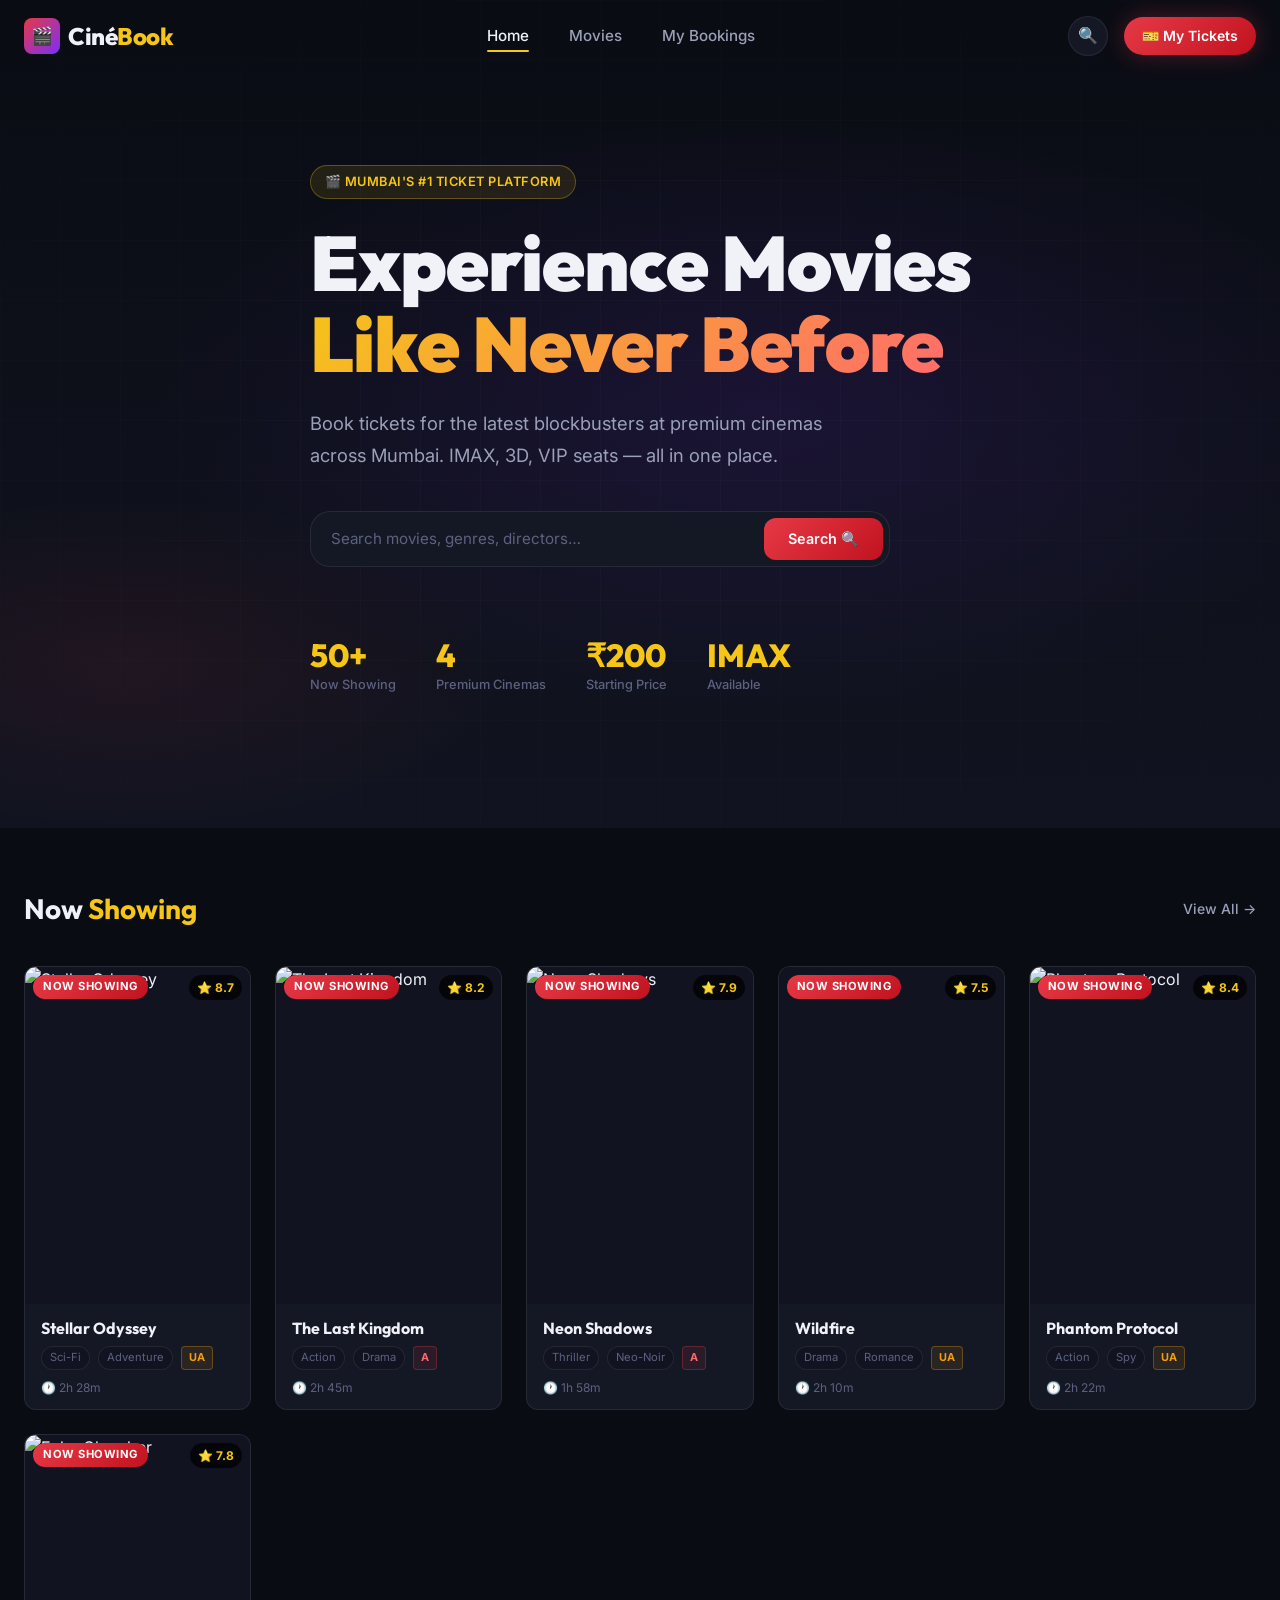
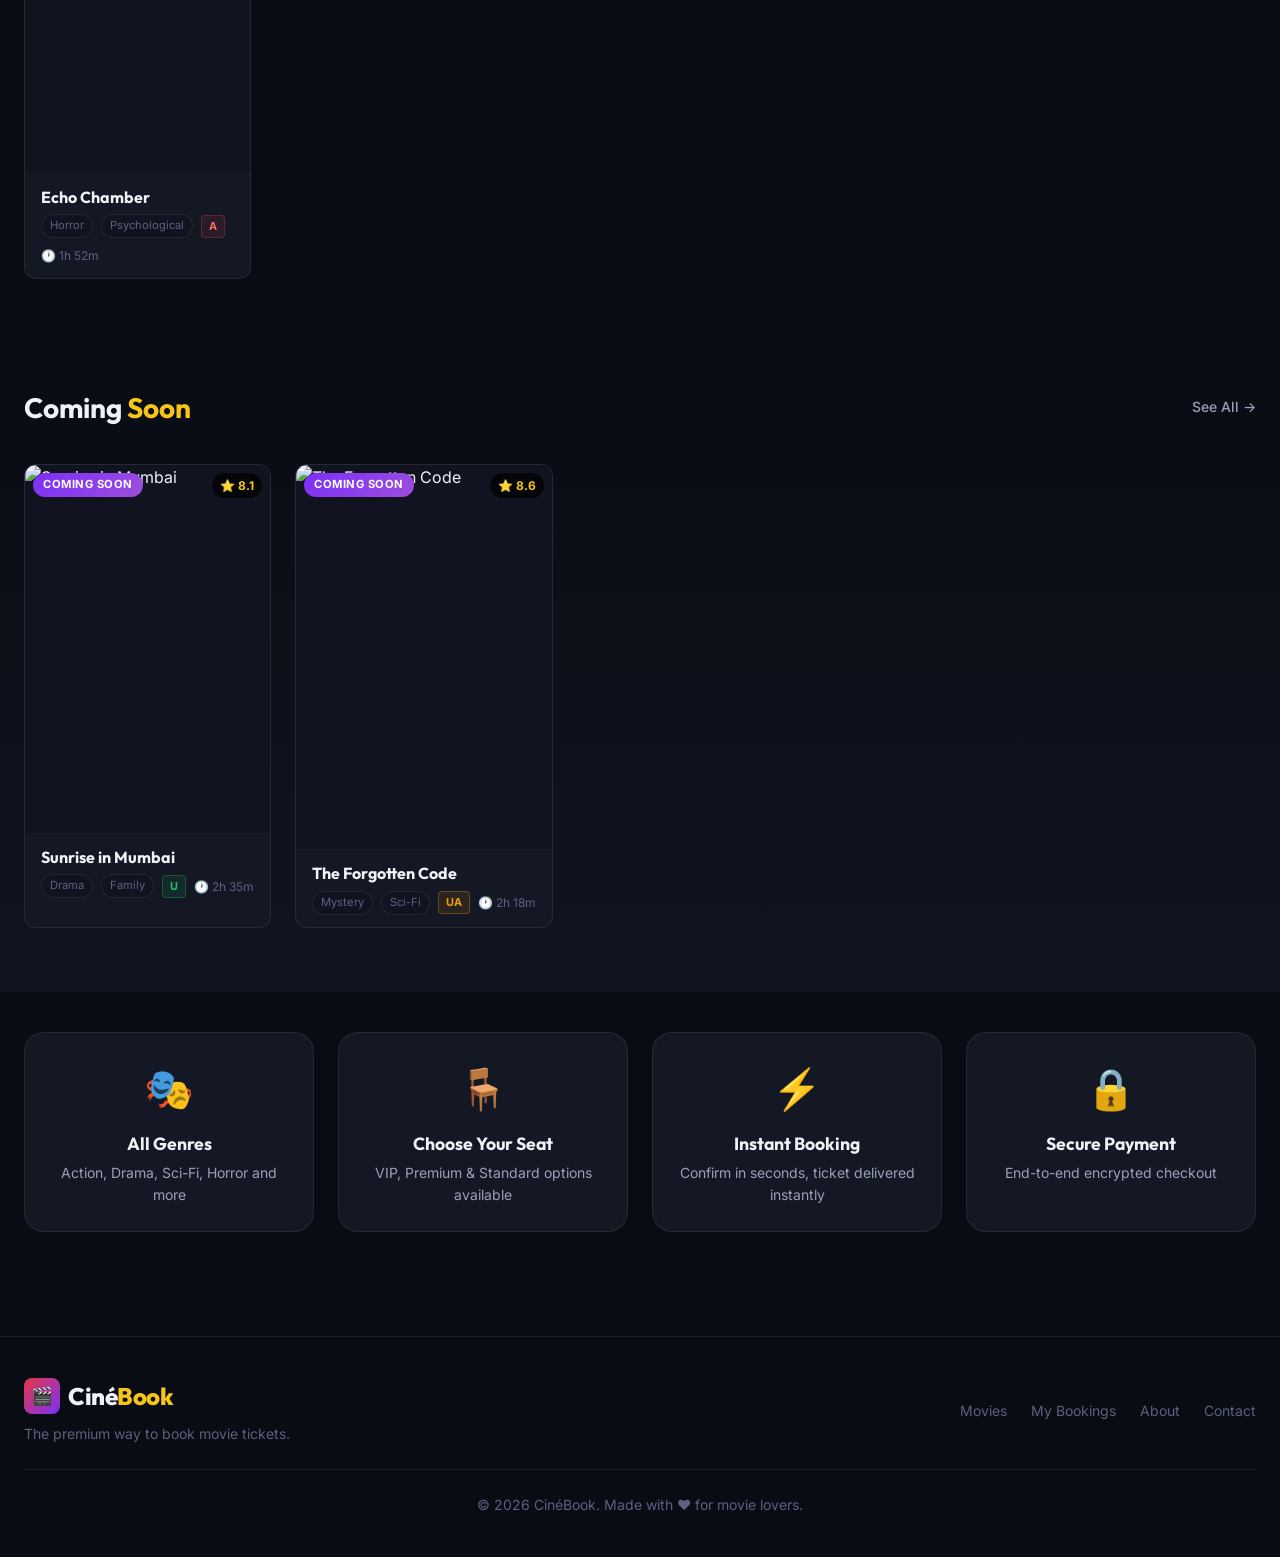
==== index.html @ 9072b2e9 "Initial commit Created from https://vercel.com/new" ====
<!DOCTYPE html>
<html lang="en">
<head>
  <meta charset="UTF-8">
  <meta name="viewport" content="width=device-width, initial-scale=1.0">
  <title>CinéBook — Book Movie Tickets Online</title>
  <meta name="description" content="Book movie tickets online at the best cinemas. Enjoy the latest blockbusters with the best seats, best prices.">
  <link rel="stylesheet" href="styles/main.css">
  <link rel="stylesheet" href="styles/components.css">
</head>
<body data-page="home">

  <!-- Navbar -->
  <nav class="navbar">
    <div class="container">
      <a href="index.html" class="nav-logo">
        <div class="logo-icon">🎬</div>
        <div class="logo-text">Ciné<span>Book</span></div>
      </a>
      <div class="nav-links">
        <a href="index.html" class="active">Home</a>
        <a href="movies.html">Movies</a>
        <a href="my-bookings.html">My Bookings</a>
      </div>
      <div class="nav-actions">
        <a href="movies.html" class="nav-search-btn" title="Search movies">🔍</a>
        <a href="my-bookings.html" class="nav-bookings-btn">🎫 My Tickets</a>
      </div>
    </div>
  </nav>

  <!-- Hero -->
  <section class="hero">
    <div class="hero-bg"></div>
    <div class="hero-grid"></div>
    <div class="container" style="position:relative;z-index:2;">
      <div class="hero-content">
        <div class="hero-badge">🎬 Mumbai's #1 Ticket Platform</div>
        <h1 class="hero-title">
          Experience Movies<br><span class="gradient-text">Like Never Before</span>
        </h1>
        <p class="hero-subtitle">
          Book tickets for the latest blockbusters at premium cinemas across Mumbai. IMAX, 3D, VIP seats — all in one place.
        </p>
        <div class="search-bar" style="margin-bottom:2rem">
          <input type="text" id="heroSearch" placeholder="Search movies, genres, directors…" autocomplete="off">
          <button id="heroSearchBtn">Search 🔍</button>
        </div>
        <div class="stats-bar">
          <div class="stat-item">
            <span class="stat-value">50+</span>
            <span class="stat-label">Now Showing</span>
          </div>
          <div class="stat-item">
            <span class="stat-value">4</span>
            <span class="stat-label">Premium Cinemas</span>
          </div>
          <div class="stat-item">
            <span class="stat-value">₹200</span>
            <span class="stat-label">Starting Price</span>
          </div>
          <div class="stat-item">
            <span class="stat-value">IMAX</span>
            <span class="stat-label">Available</span>
          </div>
        </div>
      </div>
    </div>

    <!-- Floating movie posters (decorative) -->
    <div style="position:absolute;right:0;top:0;bottom:0;width:45%;display:flex;align-items:center;justify-content:center;z-index:1;pointer-events:none;overflow:hidden;" class="hero-visual">
      <div style="display:grid;grid-template-columns:1fr 1fr;gap:16px;transform:rotate(-5deg) scale(0.9);opacity:0.6;margin-top:4rem;">
        <img src="https://images.unsplash.com/photo-1446776811953-b23d57bd21aa?w=220&h=330&fit=crop" style="border-radius:12px;box-shadow:0 20px 60px rgba(0,0,0,0.6);" alt="">
        <img src="https://images.unsplash.com/photo-1611532736597-de2d4265fba3?w=220&h=330&fit=crop" style="border-radius:12px;box-shadow:0 20px 60px rgba(0,0,0,0.6);margin-top:32px;" alt="">
        <img src="https://images.unsplash.com/photo-1478720568477-152d9b164e26?w=220&h=330&fit=crop" style="border-radius:12px;box-shadow:0 20px 60px rgba(0,0,0,0.6);margin-top:-16px;" alt="">
        <img src="https://images.unsplash.com/photo-1526374965328-7f61d4dc18c5?w=220&h=330&fit=crop" style="border-radius:12px;box-shadow:0 20px 60px rgba(0,0,0,0.6);margin-top:16px;" alt="">
      </div>
    </div>
  </section>

  <!-- Now Showing -->
  <section class="section">
    <div class="container">
      <div class="section-header">
        <h2 class="section-title">Now <span>Showing</span></h2>
        <a href="movies.html" class="section-link">View All →</a>
      </div>
      <div id="nowShowingGrid" class="movies-grid"></div>
    </div>
  </section>

  <!-- Coming Soon -->
  <section class="section" style="background: linear-gradient(180deg, var(--bg-primary), var(--bg-secondary)); padding: 3rem 0;">
    <div class="container">
      <div class="section-header">
        <h2 class="section-title">Coming <span>Soon</span></h2>
        <a href="movies.html" class="section-link">See All →</a>
      </div>
      <div id="comingSoonScroll" class="movies-scroll"></div>
    </div>
  </section>

  <!-- Features Strip -->
  <section class="section-sm">
    <div class="container">
      <div style="display:grid;grid-template-columns:repeat(auto-fit,minmax(220px,1fr));gap:1.5rem;">
        <div style="background:var(--bg-card);border:1px solid var(--border);border-radius:var(--radius-lg);padding:1.5rem;text-align:center;">
          <div style="font-size:2.5rem;margin-bottom:0.75rem">🎭</div>
          <h3 style="font-size:1.1rem;margin-bottom:0.5rem">All Genres</h3>
          <p style="color:var(--text-secondary);font-size:0.875rem">Action, Drama, Sci-Fi, Horror and more</p>
        </div>
        <div style="background:var(--bg-card);border:1px solid var(--border);border-radius:var(--radius-lg);padding:1.5rem;text-align:center;">
          <div style="font-size:2.5rem;margin-bottom:0.75rem">🪑</div>
          <h3 style="font-size:1.1rem;margin-bottom:0.5rem">Choose Your Seat</h3>
          <p style="color:var(--text-secondary);font-size:0.875rem">VIP, Premium & Standard options available</p>
        </div>
        <div style="background:var(--bg-card);border:1px solid var(--border);border-radius:var(--radius-lg);padding:1.5rem;text-align:center;">
          <div style="font-size:2.5rem;margin-bottom:0.75rem">⚡</div>
          <h3 style="font-size:1.1rem;margin-bottom:0.5rem">Instant Booking</h3>
          <p style="color:var(--text-secondary);font-size:0.875rem">Confirm in seconds, ticket delivered instantly</p>
        </div>
        <div style="background:var(--bg-card);border:1px solid var(--border);border-radius:var(--radius-lg);padding:1.5rem;text-align:center;">
          <div style="font-size:2.5rem;margin-bottom:0.75rem">🔒</div>
          <h3 style="font-size:1.1rem;margin-bottom:0.5rem">Secure Payment</h3>
          <p style="color:var(--text-secondary);font-size:0.875rem">End-to-end encrypted checkout</p>
        </div>
      </div>
    </div>
  </section>

  <!-- Footer -->
  <footer class="footer">
    <div class="container">
      <div class="footer-inner">
        <div>
          <div class="nav-logo" style="margin-bottom:0.5rem">
            <div class="logo-icon">🎬</div>
            <div class="logo-text">Ciné<span>Book</span></div>
          </div>
          <p class="footer-text">The premium way to book movie tickets.</p>
        </div>
        <div class="footer-links">
          <a href="movies.html">Movies</a>
          <a href="my-bookings.html">My Bookings</a>
          <a href="#">About</a>
          <a href="#">Contact</a>
        </div>
      </div>
      <div style="margin-top:1.5rem;padding-top:1.5rem;border-top:1px solid var(--border);text-align:center;">
        <p class="footer-text">© 2026 CinéBook. Made with ❤️ for movie lovers.</p>
      </div>
    </div>
  </footer>

  <script src="js/data.js"></script>
  <script src="js/booking.js"></script>
  <script src="js/app.js"></script>
</body>
</html>
---- styles/main.css ----
/* ───────────────────────────────────────────────────────────────────────────
   main.css — Design System & Global Styles
─────────────────────────────────────────────────────────────────────────── */

@import url('https://fonts.googleapis.com/css2?family=Outfit:wght@300;400;500;600;700;800;900&family=Inter:wght@300;400;500;600&display=swap');

/* ─── CSS Variables ─────────────────────────────────────────────────────── */
:root {
  /* Colors */
  --bg-primary: #0a0c14;
  --bg-secondary: #111420;
  --bg-card: #141824;
  --bg-card-hover: #1a1f30;
  --bg-glass: rgba(20, 24, 36, 0.85);

  --gold: #f5c518;
  --gold-light: #ffd93d;
  --gold-dark: #c9a210;
  --accent: #e63946;
  --accent-light: #ff6b6b;
  --accent-dark: #c1121f;

  --purple: #7b2ff7;
  --purple-light: #9d4edd;
  --blue: #3a86ff;
  --teal: #00b4d8;

  --text-primary: #f0f2f8;
  --text-secondary: #9aa0b8;
  --text-muted: #5c6180;
  --text-gold: var(--gold);

  --border: rgba(255, 255, 255, 0.08);
  --border-gold: rgba(245, 197, 24, 0.3);

  /* Spacing */
  --space-xs: 4px;
  --space-sm: 8px;
  --space-md: 16px;
  --space-lg: 24px;
  --space-xl: 40px;
  --space-2xl: 64px;

  /* Border Radius */
  --radius-sm: 8px;
  --radius-md: 12px;
  --radius-lg: 20px;
  --radius-xl: 32px;
  --radius-full: 9999px;

  /* Shadows */
  --shadow-sm: 0 2px 8px rgba(0, 0, 0, 0.3);
  --shadow-md: 0 8px 24px rgba(0, 0, 0, 0.4);
  --shadow-lg: 0 16px 48px rgba(0, 0, 0, 0.6);
  --shadow-gold: 0 0 24px rgba(245, 197, 24, 0.25);
  --shadow-accent: 0 0 24px rgba(230, 57, 70, 0.3);

  /* Transitions */
  --transition: 0.25s cubic-bezier(0.4, 0, 0.2, 1);
  --transition-slow: 0.45s cubic-bezier(0.4, 0, 0.2, 1);

  /* Typography */
  --font-display: 'Outfit', sans-serif;
  --font-body: 'Inter', sans-serif;

  /* Layout */
  --max-width: 1280px;
  --nav-height: 72px;
}

/* ─── Reset & Base ──────────────────────────────────────────────────────── */
*, *::before, *::after {
  box-sizing: border-box;
  margin: 0;
  padding: 0;
}

html {
  scroll-behavior: smooth;
  font-size: 16px;
}

body {
  font-family: var(--font-body);
  background-color: var(--bg-primary);
  color: var(--text-primary);
  line-height: 1.6;
  min-height: 100vh;
  overflow-x: hidden;
}

a {
  color: inherit;
  text-decoration: none;
}

img {
  max-width: 100%;
  height: auto;
  display: block;
}

button {
  cursor: pointer;
  border: none;
  background: none;
  font-family: var(--font-body);
}

input, select, textarea {
  font-family: var(--font-body);
}

ul, ol {
  list-style: none;
}

/* ─── Layout Utilities ──────────────────────────────────────────────────── */
.container {
  max-width: var(--max-width);
  margin: 0 auto;
  padding: 0 var(--space-lg);
}

.section {
  padding: var(--space-2xl) 0;
}

.section-sm {
  padding: var(--space-xl) 0;
}

.flex { display: flex; }
.flex-col { flex-direction: column; }
.items-center { align-items: center; }
.items-start { align-items: flex-start; }
.justify-between { justify-content: space-between; }
.justify-center { justify-content: center; }
.gap-sm { gap: var(--space-sm); }
.gap-md { gap: var(--space-md); }
.gap-lg { gap: var(--space-lg); }
.wrap { flex-wrap: wrap; }
.grow { flex: 1; }

/* ─── Typography ────────────────────────────────────────────────────────── */
h1, h2, h3, h4, h5, h6 {
  font-family: var(--font-display);
  font-weight: 700;
  line-height: 1.2;
  color: var(--text-primary);
}

.text-gold { color: var(--gold); }
.text-muted { color: var(--text-muted); }
.text-secondary { color: var(--text-secondary); }
.text-accent { color: var(--accent); }
.text-sm { font-size: 0.875rem; }
.text-xs { font-size: 0.75rem; }
.text-lg { font-size: 1.125rem; }
.text-xl { font-size: 1.25rem; }
.text-2xl { font-size: 1.5rem; }
.text-3xl { font-size: 2rem; }
.text-4xl { font-size: 2.5rem; }
.text-5xl { font-size: 3.5rem; }
.font-display { font-family: var(--font-display); }
.font-medium { font-weight: 500; }
.font-semibold { font-weight: 600; }
.font-bold { font-weight: 700; }
.text-center { text-align: center; }

/* ─── Navbar ────────────────────────────────────────────────────────────── */
.navbar {
  position: fixed;
  top: 0;
  left: 0;
  right: 0;
  height: var(--nav-height);
  z-index: 1000;
  display: flex;
  align-items: center;
  transition: background var(--transition), backdrop-filter var(--transition), box-shadow var(--transition);
}

.navbar.scrolled {
  background: var(--bg-glass);
  backdrop-filter: blur(20px);
  -webkit-backdrop-filter: blur(20px);
  box-shadow: 0 1px 0 var(--border), var(--shadow-md);
}

.navbar .container {
  display: flex;
  align-items: center;
  justify-content: space-between;
  width: 100%;
}

.nav-logo {
  display: flex;
  align-items: center;
  gap: var(--space-sm);
  font-family: var(--font-display);
  font-weight: 800;
  font-size: 1.5rem;
  letter-spacing: -0.5px;
}

.nav-logo .logo-icon {
  width: 36px;
  height: 36px;
  background: linear-gradient(135deg, var(--accent), var(--purple));
  border-radius: var(--radius-sm);
  display: flex;
  align-items: center;
  justify-content: center;
  font-size: 1.1rem;
}

.nav-logo .logo-text span {
  color: var(--gold);
}

.nav-links {
  display: flex;
  align-items: center;
  gap: var(--space-xl);
}

.nav-links a {
  font-size: 0.95rem;
  font-weight: 500;
  color: var(--text-secondary);
  transition: color var(--transition);
  position: relative;
}

.nav-links a:hover, .nav-links a.active {
  color: var(--text-primary);
}

.nav-links a.active::after {
  content: "";
  position: absolute;
  bottom: -4px;
  left: 0;
  right: 0;
  height: 2px;
  background: var(--gold);
  border-radius: var(--radius-full);
}

.nav-actions {
  display: flex;
  align-items: center;
  gap: var(--space-md);
}

.nav-search-btn {
  width: 40px;
  height: 40px;
  border-radius: var(--radius-full);
  background: var(--bg-card);
  border: 1px solid var(--border);
  display: flex;
  align-items: center;
  justify-content: center;
  color: var(--text-secondary);
  font-size: 1rem;
  transition: all var(--transition);
}

.nav-search-btn:hover {
  color: var(--text-primary);
  border-color: var(--border-gold);
  background: var(--bg-card-hover);
}

.nav-bookings-btn {
  display: flex;
  align-items: center;
  gap: var(--space-xs);
  padding: 8px 18px;
  border-radius: var(--radius-full);
  background: linear-gradient(135deg, var(--accent), var(--accent-dark));
  color: white;
  font-size: 0.875rem;
  font-weight: 600;
  transition: all var(--transition);
  box-shadow: var(--shadow-accent);
}

.nav-bookings-btn:hover {
  transform: translateY(-1px);
  box-shadow: 0 0 32px rgba(230, 57, 70, 0.45);
}

/* ─── Hero Section ──────────────────────────────────────────────────────── */
.hero {
  min-height: 92vh;
  display: flex;
  align-items: center;
  position: relative;
  overflow: hidden;
  padding-top: var(--nav-height);
}

.hero-bg {
  position: absolute;
  inset: 0;
  background: radial-gradient(ellipse 80% 60% at 60% 50%, rgba(123, 47, 247, 0.12) 0%, transparent 60%),
              radial-gradient(ellipse 60% 40% at 10% 80%, rgba(230, 57, 70, 0.08) 0%, transparent 50%),
              linear-gradient(180deg, var(--bg-primary) 0%, var(--bg-secondary) 100%);
}

.hero-grid {
  position: absolute;
  inset: 0;
  background-image:
    linear-gradient(rgba(255,255,255,0.02) 1px, transparent 1px),
    linear-gradient(90deg, rgba(255,255,255,0.02) 1px, transparent 1px);
  background-size: 60px 60px;
  mask-image: radial-gradient(ellipse 80% 80% at 50% 50%, black 30%, transparent 100%);
}

.hero-content {
  position: relative;
  z-index: 2;
  max-width: 680px;
}

.hero-badge {
  display: inline-flex;
  align-items: center;
  gap: var(--space-sm);
  padding: 6px 14px;
  border-radius: var(--radius-full);
  background: rgba(245, 197, 24, 0.1);
  border: 1px solid var(--border-gold);
  color: var(--gold);
  font-size: 0.8rem;
  font-weight: 600;
  letter-spacing: 0.5px;
  text-transform: uppercase;
  margin-bottom: var(--space-lg);
}

.hero-title {
  font-size: clamp(2.8rem, 6vw, 5rem);
  font-weight: 900;
  line-height: 1.05;
  margin-bottom: var(--space-lg);
  letter-spacing: -1px;
}

.hero-title .gradient-text {
  background: linear-gradient(135deg, var(--gold), var(--accent-light));
  -webkit-background-clip: text;
  -webkit-text-fill-color: transparent;
  background-clip: text;
}

.hero-subtitle {
  font-size: 1.15rem;
  color: var(--text-secondary);
  margin-bottom: var(--space-xl);
  max-width: 520px;
  line-height: 1.7;
}

/* ─── Search Bar ────────────────────────────────────────────────────────── */
.search-bar {
  display: flex;
  background: var(--bg-card);
  border: 1px solid var(--border);
  border-radius: var(--radius-lg);
  overflow: hidden;
  transition: border-color var(--transition), box-shadow var(--transition);
  max-width: 580px;
}

.search-bar:focus-within {
  border-color: var(--border-gold);
  box-shadow: var(--shadow-gold);
}

.search-bar input {
  flex: 1;
  padding: 16px 20px;
  background: transparent;
  border: none;
  outline: none;
  color: var(--text-primary);
  font-size: 0.95rem;
}

.search-bar input::placeholder {
  color: var(--text-muted);
}

.search-bar button {
  padding: 12px 24px;
  margin: 6px;
  background: linear-gradient(135deg, var(--accent), var(--accent-dark));
  color: white;
  font-weight: 600;
  font-size: 0.9rem;
  border-radius: var(--radius-md);
  transition: all var(--transition);
}

.search-bar button:hover {
  transform: scale(1.02);
  box-shadow: var(--shadow-accent);
}

/* ─── Section Headers ───────────────────────────────────────────────────── */
.section-header {
  display: flex;
  align-items: center;
  justify-content: space-between;
  margin-bottom: var(--space-xl);
}

.section-title {
  font-family: var(--font-display);
  font-size: 1.75rem;
  font-weight: 700;
}

.section-title span {
  color: var(--gold);
}

.section-link {
  color: var(--text-secondary);
  font-size: 0.875rem;
  font-weight: 500;
  transition: color var(--transition);
  display: flex;
  align-items: center;
  gap: 4px;
}

.section-link:hover {
  color: var(--gold);
}

/* ─── Movie Grid ────────────────────────────────────────────────────────── */
.movies-grid {
  display: grid;
  grid-template-columns: repeat(auto-fill, minmax(200px, 1fr));
  gap: var(--space-lg);
}

.movies-scroll {
  display: flex;
  gap: var(--space-lg);
  overflow-x: auto;
  padding-bottom: var(--space-md);
  scrollbar-width: thin;
  scrollbar-color: var(--border) transparent;
}

.movies-scroll::-webkit-scrollbar {
  height: 4px;
}

.movies-scroll::-webkit-scrollbar-track {
  background: transparent;
}

.movies-scroll::-webkit-scrollbar-thumb {
  background: var(--border);
  border-radius: var(--radius-full);
}

/* ─── Stats Bar ─────────────────────────────────────────────────────────── */
.stats-bar {
  display: flex;
  gap: var(--space-xl);
  padding: var(--space-xl) 0;
}

.stat-item {
  display: flex;
  flex-direction: column;
}

.stat-value {
  font-family: var(--font-display);
  font-size: 2rem;
  font-weight: 800;
  color: var(--gold);
  line-height: 1;
}

.stat-label {
  font-size: 0.8rem;
  color: var(--text-muted);
  font-weight: 500;
  margin-top: 4px;
}

/* ─── Page Header ───────────────────────────────────────────────────────── */
.page-header {
  padding-top: calc(var(--nav-height) + var(--space-xl));
  padding-bottom: var(--space-xl);
  background: linear-gradient(180deg, var(--bg-secondary), var(--bg-primary));
  border-bottom: 1px solid var(--border);
}

/* ─── Breadcrumb ────────────────────────────────────────────────────────── */
.breadcrumb {
  display: flex;
  align-items: center;
  gap: 6px;
  color: var(--text-muted);
  font-size: 0.875rem;
  margin-bottom: var(--space-md);
}

.breadcrumb a {
  color: var(--text-muted);
  transition: color var(--transition);
}

.breadcrumb a:hover {
  color: var(--gold);
}

.breadcrumb .sep { color: var(--text-muted); opacity: 0.4; }
.breadcrumb .current { color: var(--text-secondary); }

/* ─── Footer ────────────────────────────────────────────────────────────── */
.footer {
  border-top: 1px solid var(--border);
  padding: var(--space-xl) 0;
  margin-top: var(--space-2xl);
}

.footer-inner {
  display: flex;
  align-items: center;
  justify-content: space-between;
  flex-wrap: wrap;
  gap: var(--space-lg);
}

.footer-text {
  color: var(--text-muted);
  font-size: 0.875rem;
}

.footer-links {
  display: flex;
  gap: var(--space-lg);
}

.footer-links a {
  color: var(--text-muted);
  font-size: 0.875rem;
  transition: color var(--transition);
}

.footer-links a:hover {
  color: var(--text-secondary);
}

/* ─── Responsive ────────────────────────────────────────────────────────── */
@media (max-width: 768px) {
  .nav-links { display: none; }
  .container { padding: 0 var(--space-md); }
  .hero-title { font-size: 2.4rem; }
  .stats-bar { gap: var(--space-lg); flex-wrap: wrap; }
  .section-header { flex-direction: column; align-items: flex-start; gap: var(--space-sm); }
  .footer-inner { flex-direction: column; text-align: center; }
  .footer-links { justify-content: center; }
}

@media (max-width: 480px) {
  .movie-card { min-width: 150px; }
  .search-bar { flex-direction: column; border-radius: var(--radius-md); }
  .search-bar input { padding: 14px 16px; }
  .search-bar button { margin: 0; border-radius: 0 0 var(--radius-md) var(--radius-md); width: 100%; padding: 14px; }
}
---- styles/components.css ----
/* ───────────────────────────────────────────────────────────────────────────
   components.css — Movie Card, Seat Map, Buttons, Forms, Modals, Toasts
─────────────────────────────────────────────────────────────────────────── */

/* ─── Buttons ───────────────────────────────────────────────────────────── */
.btn {
    display: inline-flex;
    align-items: center;
    justify-content: center;
    gap: var(--space-sm);
    padding: 12px 28px;
    border-radius: var(--radius-full);
    font-family: var(--font-body);
    font-weight: 600;
    font-size: 0.95rem;
    transition: all var(--transition);
    cursor: pointer;
    border: none;
    white-space: nowrap;
}

.btn-primary {
    background: linear-gradient(135deg, var(--accent), var(--accent-dark));
    color: white;
    box-shadow: var(--shadow-accent);
}

.btn-primary:hover {
    transform: translateY(-2px);
    box-shadow: 0 0 40px rgba(230, 57, 70, 0.5);
}

.btn-gold {
    background: linear-gradient(135deg, var(--gold), var(--gold-dark));
    color: var(--bg-primary);
    box-shadow: var(--shadow-gold);
}

.btn-gold:hover {
    transform: translateY(-2px);
    box-shadow: 0 0 40px rgba(245, 197, 24, 0.45);
}

.btn-outline {
    background: transparent;
    color: var(--text-primary);
    border: 1.5px solid var(--border);
}

.btn-outline:hover {
    border-color: var(--border-gold);
    color: var(--gold);
    background: rgba(245, 197, 24, 0.05);
}

.btn-ghost {
    background: var(--bg-card);
    color: var(--text-secondary);
    border: 1px solid var(--border);
}

.btn-ghost:hover {
    color: var(--text-primary);
    background: var(--bg-card-hover);
}

.btn-danger {
    background: rgba(230, 57, 70, 0.15);
    color: var(--accent-light);
    border: 1px solid rgba(230, 57, 70, 0.3);
}

.btn-danger:hover {
    background: rgba(230, 57, 70, 0.25);
    border-color: var(--accent);
}

.btn-sm {
    padding: 8px 18px;
    font-size: 0.85rem;
}

.btn-lg {
    padding: 16px 36px;
    font-size: 1.05rem;
}

.btn:disabled {
    opacity: 0.5;
    cursor: not-allowed;
    transform: none !important;
}

/* ─── Movie Card ────────────────────────────────────────────────────────── */
.movie-card {
    background: var(--bg-card);
    border-radius: var(--radius-md);
    overflow: hidden;
    border: 1px solid var(--border);
    transition: all var(--transition);
    cursor: pointer;
    position: relative;
    min-width: 190px;
}

.movie-card:hover {
    transform: translateY(-6px);
    border-color: var(--border-gold);
    box-shadow: 0 20px 50px rgba(0, 0, 0, 0.5), var(--shadow-gold);
}

.movie-card-poster {
    position: relative;
    aspect-ratio: 2/3;
    overflow: hidden;
    background: var(--bg-secondary);
}

.movie-card-poster img {
    width: 100%;
    height: 100%;
    object-fit: cover;
    transition: transform var(--transition-slow);
}

.movie-card:hover .movie-card-poster img {
    transform: scale(1.06);
}

.movie-card-overlay {
    position: absolute;
    inset: 0;
    background: linear-gradient(to top, rgba(0, 0, 0, 0.85) 0%, transparent 50%);
    opacity: 0;
    transition: opacity var(--transition);
    display: flex;
    align-items: flex-end;
    padding: var(--space-md);
}

.movie-card:hover .movie-card-overlay {
    opacity: 1;
}

.movie-card-overlay .btn {
    width: 100%;
}

.movie-card-badge {
    position: absolute;
    top: var(--space-sm);
    left: var(--space-sm);
    padding: 3px 10px;
    border-radius: var(--radius-full);
    font-size: 0.7rem;
    font-weight: 700;
    letter-spacing: 0.5px;
    text-transform: uppercase;
}

.badge-now {
    background: linear-gradient(135deg, var(--accent), var(--accent-dark));
    color: white;
}

.badge-soon {
    background: linear-gradient(135deg, var(--purple), var(--purple-light));
    color: white;
}

.movie-card-rating {
    position: absolute;
    top: var(--space-sm);
    right: var(--space-sm);
    display: flex;
    align-items: center;
    gap: 3px;
    background: rgba(0, 0, 0, 0.7);
    backdrop-filter: blur(8px);
    padding: 3px 8px;
    border-radius: var(--radius-full);
    font-size: 0.75rem;
    font-weight: 700;
    color: var(--gold);
}

.movie-card-body {
    padding: 12px var(--space-md);
}

.movie-card-title {
    font-family: var(--font-display);
    font-weight: 700;
    font-size: 1rem;
    white-space: nowrap;
    overflow: hidden;
    text-overflow: ellipsis;
    margin-bottom: 4px;
}

.movie-card-meta {
    display: flex;
    align-items: center;
    gap: var(--space-sm);
    flex-wrap: wrap;
}

.genre-chip {
    font-size: 0.7rem;
    color: var(--text-muted);
    background: var(--bg-secondary);
    border: 1px solid var(--border);
    padding: 2px 8px;
    border-radius: var(--radius-full);
}

.cert-chip {
    font-size: 0.68rem;
    font-weight: 700;
    padding: 2px 7px;
    border-radius: 4px;
    border: 1px solid;
}

.cert-u {
    color: #22c55e;
    border-color: rgba(34, 197, 94, 0.3);
    background: rgba(34, 197, 94, 0.1);
}

.cert-ua {
    color: #f59e0b;
    border-color: rgba(245, 158, 11, 0.3);
    background: rgba(245, 158, 11, 0.1);
}

.cert-a {
    color: var(--accent-light);
    border-color: rgba(230, 57, 70, 0.3);
    background: rgba(230, 57, 70, 0.1);
}

.movie-duration {
    font-size: 0.75rem;
    color: var(--text-muted);
    display: flex;
    align-items: center;
    gap: 3px;
}

/* ─── Genre Filter Chips ────────────────────────────────────────────────── */
.filter-chips {
    display: flex;
    gap: var(--space-sm);
    flex-wrap: wrap;
    margin-bottom: var(--space-xl);
}

.filter-chip {
    padding: 7px 18px;
    border-radius: var(--radius-full);
    font-size: 0.875rem;
    font-weight: 500;
    background: var(--bg-card);
    border: 1px solid var(--border);
    color: var(--text-secondary);
    transition: all var(--transition);
    cursor: pointer;
}

.filter-chip:hover,
.filter-chip.active {
    border-color: var(--border-gold);
    color: var(--gold);
    background: rgba(245, 197, 24, 0.08);
}

/* ─── Seat Map ──────────────────────────────────────────────────────────── */
.seat-map-container {
    background: var(--bg-card);
    border: 1px solid var(--border);
    border-radius: var(--radius-lg);
    padding: var(--space-xl);
    overflow-x: auto;
}

.seat-screen {
    text-align: center;
    margin-bottom: var(--space-xl);
}

.screen-bar {
    height: 5px;
    background: linear-gradient(90deg, transparent, var(--text-muted), transparent);
    border-radius: var(--radius-full);
    margin-bottom: var(--space-sm);
    box-shadow: 0 0 30px rgba(255, 255, 255, 0.1);
}

.seat-screen p {
    font-size: 0.7rem;
    letter-spacing: 4px;
    color: var(--text-muted);
    text-transform: uppercase;
    font-weight: 600;
}

.seat-grid {
    display: flex;
    flex-direction: column;
    gap: 8px;
    min-width: 500px;
}

.seat-row {
    display: flex;
    align-items: center;
    gap: var(--space-md);
}

.row-label {
    font-size: 0.75rem;
    font-weight: 700;
    color: var(--text-muted);
    width: 20px;
    text-align: center;
    flex-shrink: 0;
}

.row-price {
    font-size: 0.7rem;
    color: var(--text-muted);
    width: 40px;
    text-align: right;
    flex-shrink: 0;
}

.seats-group {
    display: flex;
    gap: 6px;
    align-items: center;
    flex: 1;
    justify-content: center;
}

.aisle {
    width: 20px;
    flex-shrink: 0;
}

.seat {
    width: 28px;
    height: 26px;
    border-radius: 5px 5px 2px 2px;
    border: 1.5px solid;
    cursor: pointer;
    transition: all var(--transition);
    flex-shrink: 0;
    position: relative;
}

.seat::after {
    content: "";
    position: absolute;
    bottom: -3px;
    left: 2px;
    right: 2px;
    height: 3px;
    border-radius: 0 0 2px 2px;
    background: currentColor;
    opacity: 0.4;
}

.seat-standard {
    background: rgba(60, 134, 255, 0.1);
    border-color: rgba(60, 134, 255, 0.4);
    color: var(--blue);
}

.seat-standard:hover:not(:disabled) {
    background: rgba(60, 134, 255, 0.25);
    border-color: var(--blue);
    transform: scale(1.15);
}

.seat-premium {
    background: rgba(155, 77, 237, 0.1);
    border-color: rgba(155, 77, 237, 0.4);
    color: var(--purple-light);
}

.seat-premium:hover:not(:disabled) {
    background: rgba(155, 77, 237, 0.25);
    border-color: var(--purple-light);
    transform: scale(1.15);
}

.seat-vip {
    background: rgba(245, 197, 24, 0.1);
    border-color: rgba(245, 197, 24, 0.4);
    color: var(--gold);
}

.seat-vip:hover:not(:disabled) {
    background: rgba(245, 197, 24, 0.25);
    border-color: var(--gold);
    transform: scale(1.15);
}

.seat-selected {
    background: var(--accent) !important;
    border-color: var(--accent) !important;
    color: white !important;
    transform: scale(1.1);
    box-shadow: 0 0 12px rgba(230, 57, 70, 0.5);
}

.seat-booked {
    background: rgba(255, 255, 255, 0.04) !important;
    border-color: rgba(255, 255, 255, 0.1) !important;
    color: rgba(255, 255, 255, 0.15) !important;
    cursor: not-allowed;
}

.seat-legend {
    display: flex;
    gap: var(--space-lg);
    flex-wrap: wrap;
    justify-content: center;
    margin-top: var(--space-xl);
    padding-top: var(--space-lg);
    border-top: 1px solid var(--border);
}

.legend-item {
    display: flex;
    align-items: center;
    gap: 6px;
    font-size: 0.78rem;
    color: var(--text-secondary);
}

.legend-dot {
    width: 14px;
    height: 12px;
    border-radius: 3px 3px 1px 1px;
    border: 1.5px solid;
    flex-shrink: 0;
}

.dot-available {
    background: rgba(60, 134, 255, 0.1);
    border-color: rgba(60, 134, 255, 0.5);
}

.dot-selected {
    background: var(--accent);
    border-color: var(--accent);
}

.dot-booked {
    background: rgba(255, 255, 255, 0.04);
    border-color: rgba(255, 255, 255, 0.1);
}

.dot-standard {
    background: rgba(60, 134, 255, 0.15);
    border-color: var(--blue);
}

.dot-premium {
    background: rgba(155, 77, 237, 0.15);
    border-color: var(--purple-light);
}

.dot-vip {
    background: rgba(245, 197, 24, 0.15);
    border-color: var(--gold);
}

/* ─── Showtime Selector ─────────────────────────────────────────────────── */
.showtime-dates {
    display: flex;
    gap: var(--space-sm);
    overflow-x: auto;
    padding-bottom: var(--space-sm);
    margin-bottom: var(--space-xl);
}

.date-tab {
    flex-shrink: 0;
    padding: 10px 20px;
    border-radius: var(--radius-md);
    background: var(--bg-card);
    border: 1.5px solid var(--border);
    color: var(--text-secondary);
    font-weight: 600;
    font-size: 0.875rem;
    cursor: pointer;
    transition: all var(--transition);
    text-align: center;
}

.date-tab:hover,
.date-tab.active {
    border-color: var(--border-gold);
    color: var(--gold);
    background: rgba(245, 197, 24, 0.08);
}

.cinema-showtimes {
    display: flex;
    flex-direction: column;
    gap: var(--space-lg);
}

.cinema-block {
    background: var(--bg-card);
    border: 1px solid var(--border);
    border-radius: var(--radius-md);
    padding: var(--space-lg);
}

.cinema-name {
    font-family: var(--font-display);
    font-weight: 700;
    font-size: 1rem;
    margin-bottom: 4px;
}

.cinema-location {
    font-size: 0.8rem;
    color: var(--text-muted);
    margin-bottom: var(--space-md);
}

.time-slots {
    display: flex;
    gap: var(--space-sm);
    flex-wrap: wrap;
}

.time-slot {
    padding: 8px 16px;
    border-radius: var(--radius-sm);
    background: var(--bg-secondary);
    border: 1.5px solid var(--border);
    color: var(--text-secondary);
    font-size: 0.875rem;
    font-weight: 600;
    cursor: pointer;
    transition: all var(--transition);
    display: flex;
    flex-direction: column;
    align-items: center;
    gap: 2px;
}

.time-slot .time {
    color: var(--text-primary);
}

.time-slot .format {
    font-size: 0.65rem;
    color: var(--text-muted);
    font-weight: 500;
}

.time-slot:hover,
.time-slot.active {
    border-color: var(--accent);
    background: rgba(230, 57, 70, 0.1);
    color: var(--accent-light);
}

.time-slot.active .time {
    color: var(--accent-light);
}

/* ─── Price Summary Box ─────────────────────────────────────────────────── */
.price-box {
    background: var(--bg-card);
    border: 1px solid var(--border);
    border-radius: var(--radius-lg);
    padding: var(--space-lg);
    position: sticky;
    top: calc(var(--nav-height) + var(--space-md));
}

.price-box-title {
    font-family: var(--font-display);
    font-weight: 700;
    font-size: 1.1rem;
    margin-bottom: var(--space-lg);
    padding-bottom: var(--space-md);
    border-bottom: 1px solid var(--border);
}

.price-row {
    display: flex;
    justify-content: space-between;
    align-items: center;
    font-size: 0.9rem;
    color: var(--text-secondary);
    margin-bottom: var(--space-sm);
}

.price-row.total {
    margin-top: var(--space-md);
    padding-top: var(--space-md);
    border-top: 1px solid var(--border);
    font-size: 1.05rem;
    font-weight: 700;
    color: var(--text-primary);
}

.price-row.total .amount {
    color: var(--gold);
    font-size: 1.25rem;
}

.seat-tags {
    display: flex;
    flex-wrap: wrap;
    gap: 4px;
    margin: var(--space-sm) 0;
}

.seat-tag {
    padding: 2px 10px;
    background: rgba(230, 57, 70, 0.15);
    border: 1px solid rgba(230, 57, 70, 0.3);
    border-radius: var(--radius-full);
    font-size: 0.78rem;
    font-weight: 600;
    color: var(--accent-light);
}

/* ─── Booking Form ──────────────────────────────────────────────────────── */
.form-section {
    background: var(--bg-card);
    border: 1px solid var(--border);
    border-radius: var(--radius-lg);
    padding: var(--space-xl);
    margin-bottom: var(--space-lg);
}

.form-section-title {
    font-family: var(--font-display);
    font-weight: 700;
    font-size: 1.1rem;
    margin-bottom: var(--space-lg);
    display: flex;
    align-items: center;
    gap: var(--space-sm);
    color: var(--text-primary);
}

.form-section-title .step-num {
    width: 28px;
    height: 28px;
    border-radius: var(--radius-full);
    background: linear-gradient(135deg, var(--accent), var(--accent-dark));
    display: flex;
    align-items: center;
    justify-content: center;
    font-size: 0.8rem;
    font-weight: 800;
    flex-shrink: 0;
}

.form-grid {
    display: grid;
    grid-template-columns: 1fr 1fr;
    gap: var(--space-md);
}

@media (max-width: 600px) {
    .form-grid {
        grid-template-columns: 1fr;
    }
}

.form-group {
    display: flex;
    flex-direction: column;
    gap: 6px;
}

.form-group.full {
    grid-column: span 2;
}

@media (max-width: 600px) {
    .form-group.full {
        grid-column: span 1;
    }
}

.form-label {
    font-size: 0.85rem;
    font-weight: 600;
    color: var(--text-secondary);
}

.form-label span {
    color: var(--accent);
}

.form-input,
.form-select {
    padding: 12px 16px;
    background: var(--bg-secondary);
    border: 1.5px solid var(--border);
    border-radius: var(--radius-sm);
    color: var(--text-primary);
    font-size: 0.95rem;
    transition: border-color var(--transition), box-shadow var(--transition);
    outline: none;
    width: 100%;
}

.form-input:focus,
.form-select:focus {
    border-color: var(--border-gold);
    box-shadow: 0 0 0 3px rgba(245, 197, 24, 0.1);
}

.form-input::placeholder {
    color: var(--text-muted);
}

.form-select option {
    background: var(--bg-secondary);
}

/* ─── Booking Summary Card ──────────────────────────────────────────────── */
.booking-summary-card {
    background: var(--bg-card);
    border: 1px solid var(--border);
    border-radius: var(--radius-lg);
    overflow: hidden;
    position: sticky;
    top: calc(var(--nav-height) + var(--space-md));
}

.booking-summary-poster {
    position: relative;
    aspect-ratio: 16/9;
    overflow: hidden;
}

.booking-summary-poster img {
    width: 100%;
    height: 100%;
    object-fit: cover;
}

.booking-summary-poster-overlay {
    position: absolute;
    inset: 0;
    background: linear-gradient(to top, var(--bg-card), transparent 60%);
}

.booking-summary-body {
    padding: var(--space-lg);
}

.booking-summary-movie {
    font-family: var(--font-display);
    font-size: 1.2rem;
    font-weight: 700;
    margin-bottom: var(--space-sm);
}

.booking-summary-detail {
    display: flex;
    align-items: flex-start;
    gap: var(--space-sm);
    font-size: 0.875rem;
    color: var(--text-secondary);
    margin-bottom: var(--space-sm);
}

.booking-summary-detail .icon {
    font-size: 1rem;
    flex-shrink: 0;
    margin-top: 1px;
}

.summary-divider {
    height: 1px;
    background: var(--border);
    margin: var(--space-md) 0;
}

.summary-total {
    display: flex;
    justify-content: space-between;
    align-items: center;
}

.summary-total-label {
    font-weight: 700;
    font-size: 1rem;
}

.summary-total-amount {
    font-family: var(--font-display);
    font-size: 1.4rem;
    font-weight: 800;
    color: var(--gold);
}

/* ─── Confirmation Page ─────────────────────────────────────────────────── */
.confirmation-hero {
    text-align: center;
    padding: var(--space-2xl) 0 var(--space-xl);
}

.confirm-icon {
    width: 90px;
    height: 90px;
    border-radius: var(--radius-full);
    background: linear-gradient(135deg, rgba(34, 197, 94, 0.2), rgba(34, 197, 94, 0.05));
    border: 2px solid rgba(34, 197, 94, 0.4);
    display: inline-flex;
    align-items: center;
    justify-content: center;
    font-size: 2.5rem;
    margin-bottom: var(--space-lg);
    animation: pop 0.5s ease;
}

@keyframes pop {
    0% {
        transform: scale(0.5);
        opacity: 0;
    }

    70% {
        transform: scale(1.1);
    }

    100% {
        transform: scale(1);
        opacity: 1;
    }
}

.ticket-card {
    background: var(--bg-card);
    border: 1px solid var(--border);
    border-radius: var(--radius-lg);
    overflow: hidden;
    max-width: 500px;
    margin: var(--space-xl) auto;
    position: relative;
}

.ticket-header {
    background: linear-gradient(135deg, var(--bg-secondary), var(--bg-card));
    padding: var(--space-xl);
    text-align: center;
    position: relative;
    border-bottom: 2px dashed var(--border);
}

.ticket-header::after {
    content: "";
    position: absolute;
    bottom: -10px;
    left: -10px;
    right: -10px;
    display: flex;
}

.ticket-movie {
    font-family: var(--font-display);
    font-size: 1.5rem;
    font-weight: 800;
    margin-bottom: var(--space-sm);
}

.ticket-badge {
    display: inline-flex;
    align-items: center;
    gap: 4px;
    padding: 4px 12px;
    border-radius: var(--radius-full);
    font-size: 0.75rem;
    font-weight: 700;
    background: rgba(34, 197, 94, 0.15);
    border: 1px solid rgba(34, 197, 94, 0.3);
    color: #22c55e;
}

.ticket-body {
    padding: var(--space-xl);
}

.ticket-detail-grid {
    display: grid;
    grid-template-columns: 1fr 1fr;
    gap: var(--space-md);
    margin-bottom: var(--space-lg);
}

.ticket-detail {
    display: flex;
    flex-direction: column;
    gap: 2px;
}

.ticket-detail-label {
    font-size: 0.72rem;
    color: var(--text-muted);
    font-weight: 600;
    text-transform: uppercase;
    letter-spacing: 0.5px;
}

.ticket-detail-value {
    font-size: 0.95rem;
    font-weight: 600;
    color: var(--text-primary);
}

.qr-wrapper {
    background: white;
    border-radius: var(--radius-md);
    padding: var(--space-md);
    width: 120px;
    height: 120px;
    margin: var(--space-md) auto;
    display: flex;
    align-items: center;
    justify-content: center;
    font-size: 2.5rem;
}

.booking-id-display {
    font-family: 'Courier New', monospace;
    font-size: 1.1rem;
    font-weight: 700;
    color: var(--gold);
    letter-spacing: 2px;
    text-align: center;
    padding: var(--space-sm);
    background: rgba(245, 197, 24, 0.05);
    border: 1px dashed var(--border-gold);
    border-radius: var(--radius-sm);
    margin-top: var(--space-sm);
}

/* ─── My Bookings Page ──────────────────────────────────────────────────── */
.booking-item-card {
    background: var(--bg-card);
    border: 1px solid var(--border);
    border-radius: var(--radius-lg);
    overflow: hidden;
    transition: border-color var(--transition);
    margin-bottom: var(--space-lg);
}

.booking-item-card:hover {
    border-color: rgba(255, 255, 255, 0.12);
}

.booking-item-inner {
    display: flex;
    gap: 0;
}

.booking-item-poster {
    width: 120px;
    flex-shrink: 0;
    overflow: hidden;
}

.booking-item-poster img {
    width: 100%;
    height: 100%;
    object-fit: cover;
}

.booking-item-body {
    flex: 1;
    padding: var(--space-lg);
    display: flex;
    flex-direction: column;
    gap: var(--space-sm);
}

.booking-item-title {
    font-family: var(--font-display);
    font-size: 1.15rem;
    font-weight: 700;
}

.booking-item-detail {
    display: flex;
    align-items: center;
    gap: 6px;
    font-size: 0.875rem;
    color: var(--text-secondary);
}

.booking-item-actions {
    display: flex;
    align-items: flex-end;
    justify-content: space-between;
    flex-wrap: wrap;
    gap: var(--space-sm);
    margin-top: auto;
    padding-top: var(--space-sm);
}

.booking-status-badge {
    padding: 4px 12px;
    border-radius: var(--radius-full);
    font-size: 0.75rem;
    font-weight: 700;
}

.status-confirmed {
    background: rgba(34, 197, 94, 0.1);
    border: 1px solid rgba(34, 197, 94, 0.3);
    color: #22c55e;
}

.status-cancelled {
    background: rgba(255, 255, 255, 0.05);
    border: 1px solid var(--border);
    color: var(--text-muted);
    text-decoration: line-through;
}

.status-refunded {
    background: rgba(34, 197, 94, 0.08);
    border: 1px solid rgba(34, 197, 94, 0.3);
    color: #22c55e;
}

/* ─── Modal ─────────────────────────────────────────────────────────────── */
.modal-overlay {
    position: fixed;
    inset: 0;
    background: rgba(0, 0, 0, 0.75);
    backdrop-filter: blur(4px);
    display: flex;
    align-items: center;
    justify-content: center;
    z-index: 9999;
    opacity: 0;
    pointer-events: none;
    transition: opacity var(--transition);
    padding: var(--space-md);
}

.modal-overlay.active {
    opacity: 1;
    pointer-events: all;
}

.modal {
    background: var(--bg-card);
    border: 1px solid var(--border);
    border-radius: var(--radius-lg);
    padding: var(--space-xl);
    max-width: 420px;
    width: 100%;
    transform: scale(0.9) translateY(20px);
    transition: transform var(--transition);
}

.modal-overlay.active .modal {
    transform: scale(1) translateY(0);
}

.modal-title {
    font-family: var(--font-display);
    font-size: 1.2rem;
    font-weight: 700;
    margin-bottom: var(--space-md);
}

.modal-text {
    color: var(--text-secondary);
    font-size: 0.95rem;
    margin-bottom: var(--space-xl);
}

.modal-actions {
    display: flex;
    gap: var(--space-sm);
    justify-content: flex-end;
}

/* ─── Empty State ───────────────────────────────────────────────────────── */
.empty-state {
    text-align: center;
    padding: var(--space-2xl);
}

.empty-state-icon {
    font-size: 4rem;
    margin-bottom: var(--space-lg);
    opacity: 0.4;
}

.empty-state-title {
    font-family: var(--font-display);
    font-size: 1.4rem;
    font-weight: 700;
    margin-bottom: var(--space-sm);
}

.empty-state-text {
    color: var(--text-secondary);
    max-width: 320px;
    margin: 0 auto var(--space-xl);
}

/* ─── Toast ─────────────────────────────────────────────────────────────── */
.toast {
    position: fixed;
    bottom: var(--space-xl);
    left: 50%;
    transform: translateX(-50%) translateY(80px);
    background: var(--bg-card);
    border: 1px solid var(--border);
    border-radius: var(--radius-full);
    padding: 12px 24px;
    font-size: 0.9rem;
    font-weight: 500;
    display: flex;
    align-items: center;
    gap: var(--space-sm);
    z-index: 99999;
    box-shadow: var(--shadow-lg);
    transition: transform 0.4s cubic-bezier(0.4, 0, 0.2, 1), opacity 0.4s;
    opacity: 0;
    white-space: nowrap;
}

.toast.toast-show {
    transform: translateX(-50%) translateY(0);
    opacity: 1;
}

.toast-success {
    border-color: rgba(34, 197, 94, 0.4);
}

.toast-success .toast-icon {
    color: #22c55e;
}

.toast-warning {
    border-color: rgba(245, 158, 11, 0.4);
}

.toast-warning .toast-icon {
    color: #f59e0b;
}

.toast-info .toast-icon {
    color: var(--blue);
}

/* ─── Loading Spinner ───────────────────────────────────────────────────── */
.spinner {
    width: 40px;
    height: 40px;
    border: 3px solid var(--border);
    border-top-color: var(--gold);
    border-radius: 50%;
    animation: spin 0.7s linear infinite;
    margin: var(--space-xl) auto;
}

@keyframes spin {
    to {
        transform: rotate(360deg);
    }
}

/* ─── Animations ────────────────────────────────────────────────────────── */
.fade-in {
    animation: fadeIn 0.5s ease forwards;
}

@keyframes fadeIn {
    from {
        opacity: 0;
        transform: translateY(16px);
    }

    to {
        opacity: 1;
        transform: translateY(0);
    }
}

.stagger>* {
    animation: fadeIn 0.5s ease forwards;
    opacity: 0;
}

.stagger>*:nth-child(1) {
    animation-delay: 0.05s;
}

.stagger>*:nth-child(2) {
    animation-delay: 0.10s;
}

.stagger>*:nth-child(3) {
    animation-delay: 0.15s;
}

.stagger>*:nth-child(4) {
    animation-delay: 0.20s;
}

.stagger>*:nth-child(5) {
    animation-delay: 0.25s;
}

.stagger>*:nth-child(6) {
    animation-delay: 0.30s;
}

.stagger>*:nth-child(7) {
    animation-delay: 0.35s;
}

.stagger>*:nth-child(8) {
    animation-delay: 0.40s;
}

/* ─── Movie Detail Hero ─────────────────────────────────────────────────── */
.movie-hero {
    position: relative;
    min-height: 60vh;
    display: flex;
    align-items: flex-end;
    overflow: hidden;
    padding-top: var(--nav-height);
}

.movie-hero-bg {
    position: absolute;
    inset: 0;
    overflow: hidden;
}

.movie-hero-bg img {
    width: 100%;
    height: 100%;
    object-fit: cover;
    filter: blur(2px) brightness(0.3) saturate(0.8);
    transform: scale(1.05);
}

.movie-hero-gradient {
    position: absolute;
    inset: 0;
    background: linear-gradient(to top, var(--bg-primary) 0%, rgba(10, 12, 20, 0.4) 60%, transparent 100%),
        linear-gradient(to right, var(--bg-primary) 0%, transparent 50%);
}

.movie-hero-content {
    position: relative;
    z-index: 2;
    padding: var(--space-2xl) 0 var(--space-xl);
    display: flex;
    gap: var(--space-xl);
    align-items: flex-end;
}

.movie-hero-poster {
    width: 200px;
    flex-shrink: 0;
    border-radius: var(--radius-md);
    overflow: hidden;
    box-shadow: var(--shadow-lg);
    border: 1px solid var(--border);
    display: none;
}

@media (min-width: 640px) {
    .movie-hero-poster {
        display: block;
    }
}

.movie-hero-poster img {
    width: 100%;
    aspect-ratio: 2/3;
    object-fit: cover;
}

.movie-hero-info {
    flex: 1;
}

.movie-hero-genres {
    display: flex;
    gap: var(--space-sm);
    flex-wrap: wrap;
    margin-bottom: var(--space-md);
}

.movie-hero-title {
    font-size: clamp(2rem, 5vw, 3.5rem);
    font-weight: 900;
    letter-spacing: -1px;
    margin-bottom: var(--space-md);
}

.movie-hero-meta {
    display: flex;
    align-items: center;
    gap: var(--space-md);
    color: var(--text-secondary);
    font-size: 0.9rem;
    flex-wrap: wrap;
    margin-bottom: var(--space-lg);
}

.meta-dot {
    color: var(--text-muted);
}

.rating-display {
    display: flex;
    align-items: center;
    gap: 6px;
    color: var(--gold);
    font-weight: 700;
}

.movie-hero-actions {
    display: flex;
    gap: var(--space-md);
    flex-wrap: wrap;
}

/* ─── Cast List ─────────────────────────────────────────────────────────── */
.cast-list {
    display: flex;
    gap: var(--space-md);
    flex-wrap: wrap;
    margin-top: var(--space-md);
}

.cast-item {
    display: flex;
    flex-direction: column;
    align-items: center;
    gap: 6px;
    width: 70px;
}

.cast-avatar {
    width: 56px;
    height: 56px;
    border-radius: var(--radius-full);
    background: linear-gradient(135deg, var(--purple), var(--blue));
    display: flex;
    align-items: center;
    justify-content: center;
    font-family: var(--font-display);
    font-weight: 800;
    font-size: 1rem;
    color: white;
    border: 2px solid var(--border);
}

.cast-name {
    font-size: 0.72rem;
    text-align: center;
    color: var(--text-secondary);
    line-height: 1.3;
}

/* ─── Two Column Layout ─────────────────────────────────────────────────── */
.two-col {
    display: grid;
    grid-template-columns: 1fr 380px;
    gap: var(--space-xl);
    align-items: start;
}

@media (max-width: 960px) {
    .two-col {
        grid-template-columns: 1fr;
    }

    .price-box,
    .booking-summary-card {
        position: relative;
        top: 0;
    }
}

/* ─── Search Page Specific ──────────────────────────────────────────────── */
.search-filters {
    background: var(--bg-card);
    border: 1px solid var(--border);
    border-radius: var(--radius-lg);
    padding: var(--space-lg);
    margin-bottom: var(--space-xl);
    display: flex;
    gap: var(--space-md);
    flex-wrap: wrap;
    align-items: center;
}

.search-input-wrapper {
    flex: 1;
    min-width: 200px;
    position: relative;
}

.search-input-wrapper .search-icon {
    position: absolute;
    left: 14px;
    top: 50%;
    transform: translateY(-50%);
    color: var(--text-muted);
    font-size: 1rem;
}

.search-filter-input {
    width: 100%;
    padding: 10px 14px 10px 40px;
    background: var(--bg-secondary);
    border: 1.5px solid var(--border);
    border-radius: var(--radius-sm);
    color: var(--text-primary);
    font-size: 0.95rem;
    outline: none;
    transition: border-color var(--transition);
}

.search-filter-input:focus {
    border-color: var(--border-gold);
}

.search-filter-input::placeholder {
    color: var(--text-muted);
}

.no-results {
    text-align: center;
    padding: var(--space-2xl);
    color: var(--text-muted);
    grid-column: 1 / -1;
}
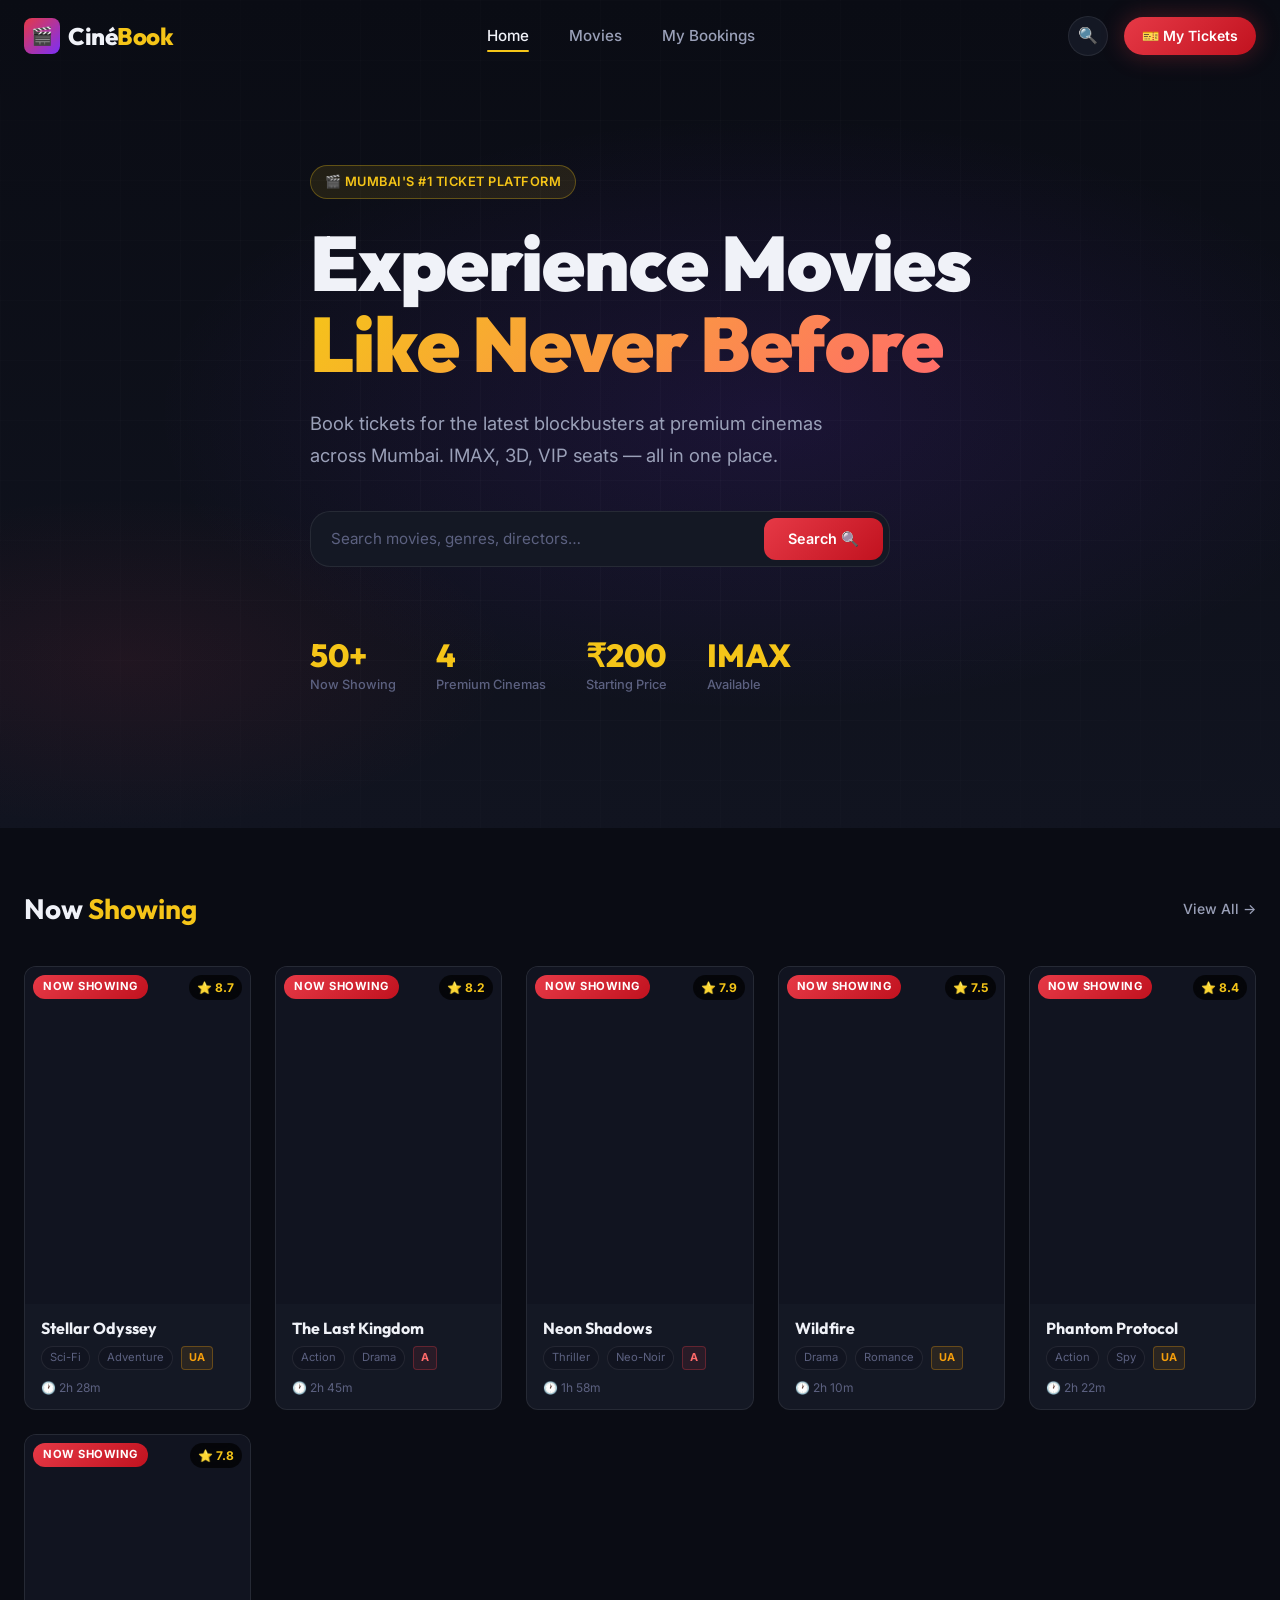
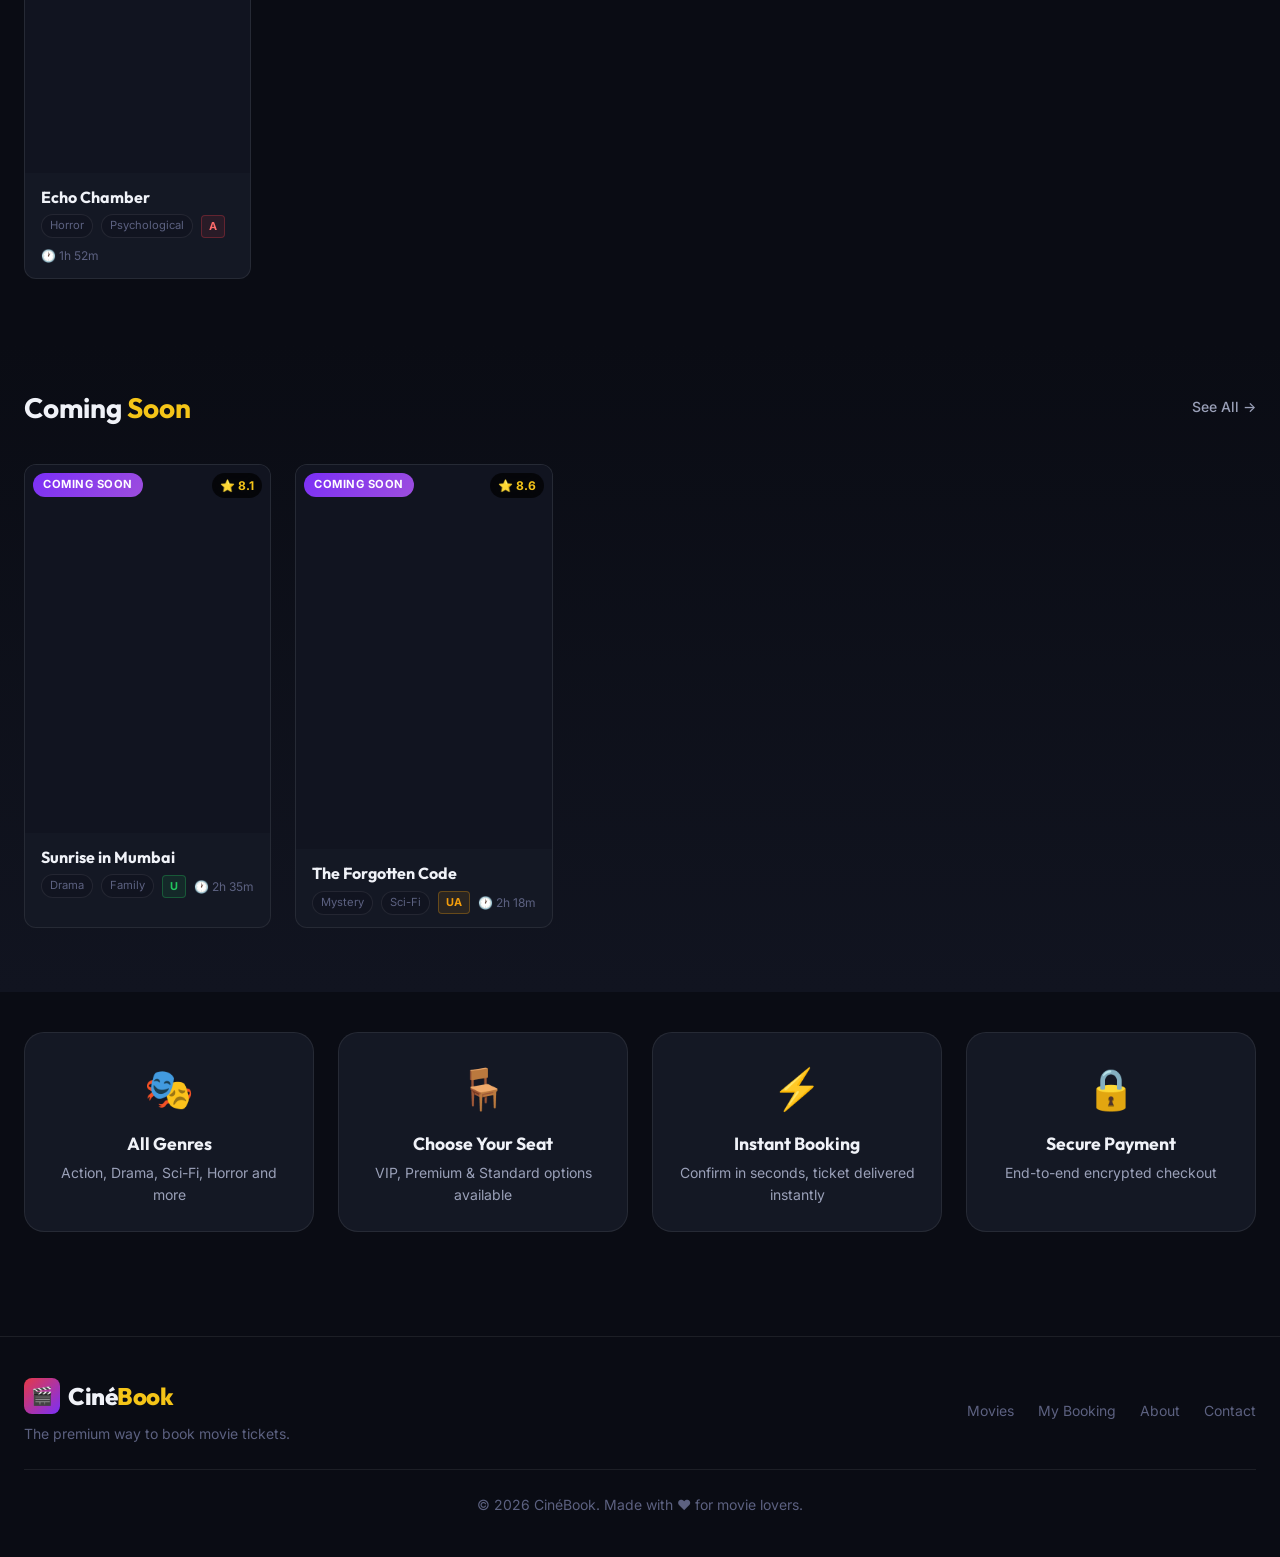
==== commit e6840d26: "fix: Corrected "My Bookings" link text to "My Booking"." ====
--- a/index.html
+++ b/index.html
@@ -141,7 +141,7 @@
         </div>
         <div class="footer-links">
           <a href="movies.html">Movies</a>
-          <a href="my-bookings.html">My Bookings</a>
+          <a href="my-bookings.html">My Booking</a>
           <a href="#">About</a>
           <a href="#">Contact</a>
         </div>
